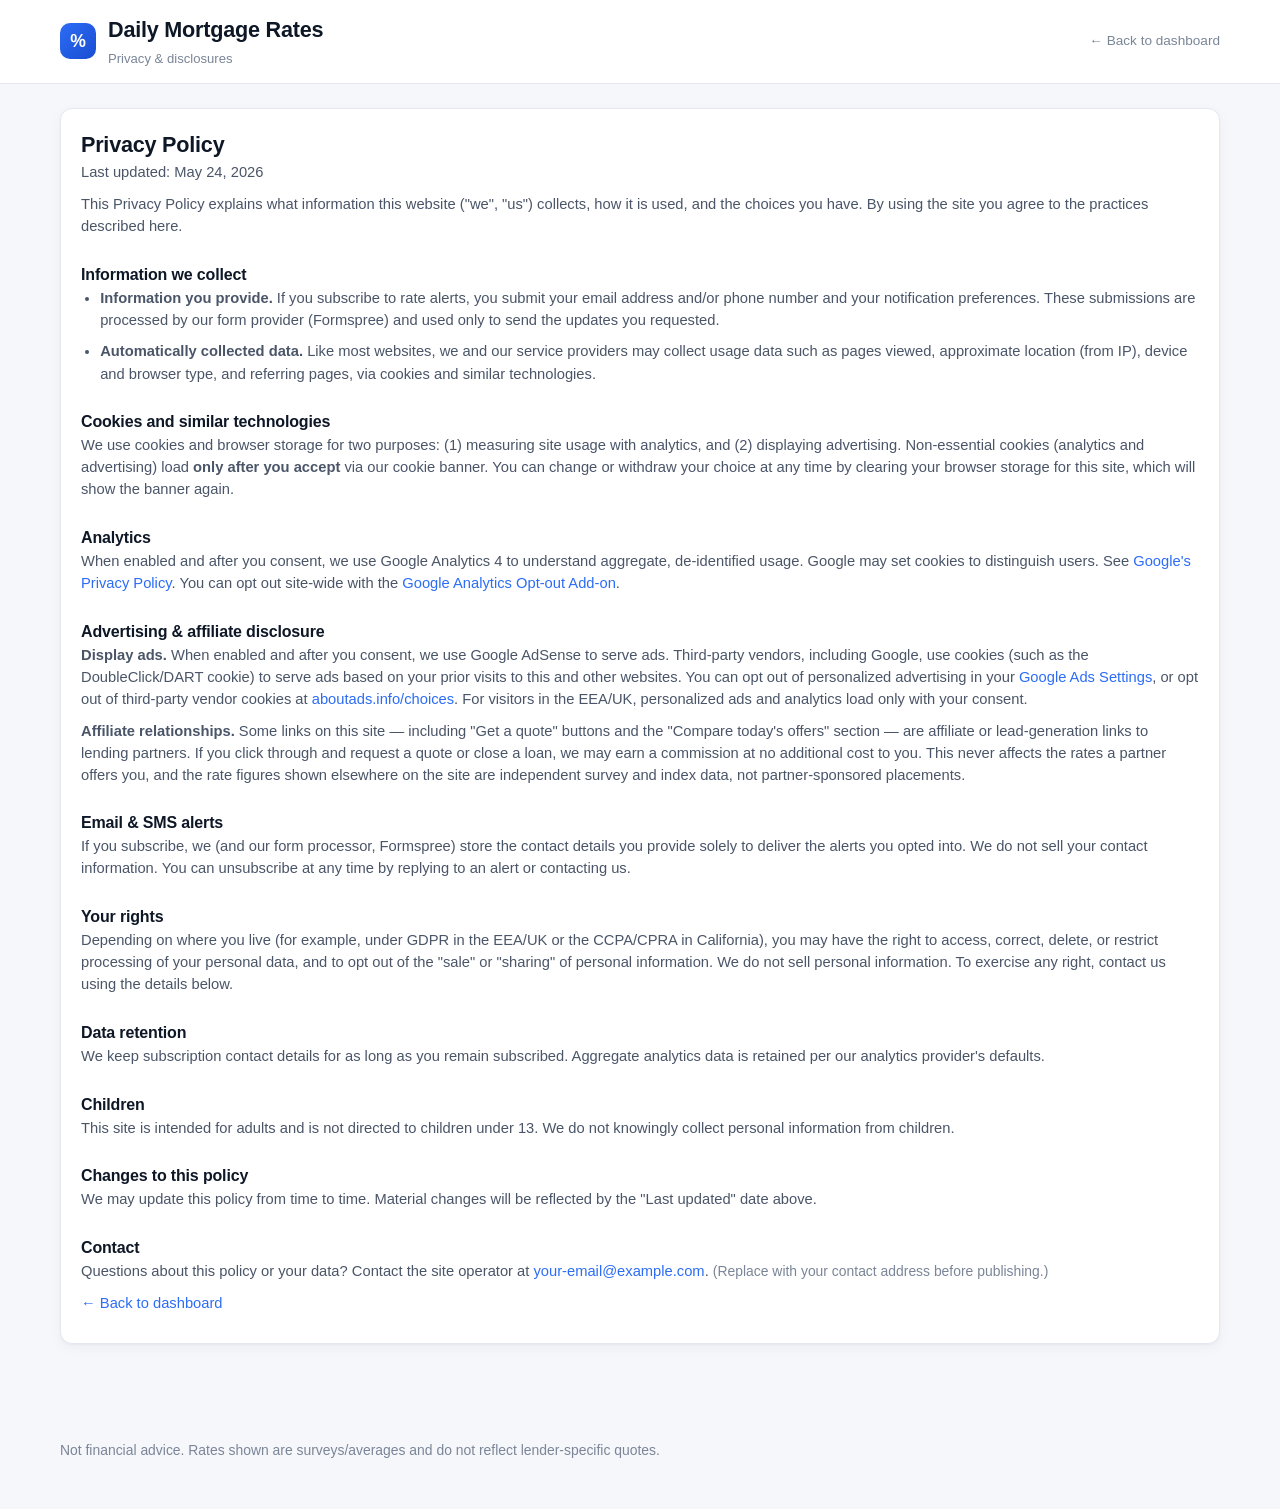
==== privacy.html @ 80813240 "feat: add config-driven monetization infrastructure Wire up revenue infrastructure that ships inert " ====
<!doctype html>
<html lang="en">
<head>
  <meta charset="utf-8" />
  <meta name="viewport" content="width=device-width,initial-scale=1" />
  <meta name="description" content="Privacy policy, cookie, advertising, and affiliate disclosures for the Daily Mortgage Rates dashboard." />
  <meta name="robots" content="index,follow" />
  <title>Privacy Policy · Daily Mortgage Rates</title>
  <link rel="stylesheet" href="./assets/styles.css" />
</head>
<body>
  <header class="topbar">
    <div class="topbar-inner">
      <div class="brand">
        <span class="brand-mark" aria-hidden="true">%</span>
        <div>
          <h1>Daily Mortgage Rates</h1>
          <p class="subtitle">Privacy &amp; disclosures</p>
        </div>
      </div>
      <div class="topbar-meta">
        <a class="ghlink" href="./index.html">← Back to dashboard</a>
      </div>
    </div>
  </header>

  <main class="container">
    <section class="panel legal">
      <h1>Privacy Policy</h1>
      <p class="muted">Last updated: May 24, 2026</p>

      <p>This Privacy Policy explains what information this website ("we", "us")
      collects, how it is used, and the choices you have. By using the site you
      agree to the practices described here.</p>

      <h2>Information we collect</h2>
      <ul>
        <li><strong>Information you provide.</strong> If you subscribe to rate
        alerts, you submit your email address and/or phone number and your
        notification preferences. These submissions are processed by our form
        provider (Formspree) and used only to send the updates you requested.</li>
        <li><strong>Automatically collected data.</strong> Like most websites, we
        and our service providers may collect usage data such as pages viewed,
        approximate location (from IP), device and browser type, and referring
        pages, via cookies and similar technologies.</li>
      </ul>

      <h2>Cookies and similar technologies</h2>
      <p>We use cookies and browser storage for two purposes: (1) measuring site
      usage with analytics, and (2) displaying advertising. Non-essential cookies
      (analytics and advertising) load <strong>only after you accept</strong> via
      our cookie banner. You can change or withdraw your choice at any time by
      clearing your browser storage for this site, which will show the banner
      again.</p>

      <h2 id="analytics">Analytics</h2>
      <p>When enabled and after you consent, we use Google Analytics 4 to
      understand aggregate, de-identified usage. Google may set cookies to
      distinguish users. See
      <a href="https://policies.google.com/privacy" target="_blank" rel="noopener">Google's Privacy Policy</a>.
      You can opt out site-wide with the
      <a href="https://tools.google.com/dlpage/gaoptout" target="_blank" rel="noopener">Google Analytics Opt-out Add-on</a>.</p>

      <h2 id="advertising">Advertising &amp; affiliate disclosure</h2>
      <p><strong>Display ads.</strong> When enabled and after you consent, we use
      Google AdSense to serve ads. Third-party vendors, including Google, use
      cookies (such as the DoubleClick/DART cookie) to serve ads based on your
      prior visits to this and other websites. You can opt out of personalized
      advertising in your
      <a href="https://www.google.com/settings/ads" target="_blank" rel="noopener">Google Ads Settings</a>,
      or opt out of third-party vendor cookies at
      <a href="https://www.aboutads.info/choices/" target="_blank" rel="noopener">aboutads.info/choices</a>.
      For visitors in the EEA/UK, personalized ads and analytics load only with
      your consent.</p>
      <p><strong>Affiliate relationships.</strong> Some links on this site —
      including "Get a quote" buttons and the "Compare today's offers" section —
      are affiliate or lead-generation links to lending partners. If you click
      through and request a quote or close a loan, we may earn a commission at no
      additional cost to you. This never affects the rates a partner offers you,
      and the rate figures shown elsewhere on the site are independent survey and
      index data, not partner-sponsored placements.</p>

      <h2>Email &amp; SMS alerts</h2>
      <p>If you subscribe, we (and our form processor, Formspree) store the
      contact details you provide solely to deliver the alerts you opted into. We
      do not sell your contact information. You can unsubscribe at any time by
      replying to an alert or contacting us.</p>

      <h2>Your rights</h2>
      <p>Depending on where you live (for example, under GDPR in the EEA/UK or the
      CCPA/CPRA in California), you may have the right to access, correct, delete,
      or restrict processing of your personal data, and to opt out of the "sale"
      or "sharing" of personal information. We do not sell personal information.
      To exercise any right, contact us using the details below.</p>

      <h2>Data retention</h2>
      <p>We keep subscription contact details for as long as you remain
      subscribed. Aggregate analytics data is retained per our analytics
      provider's defaults.</p>

      <h2>Children</h2>
      <p>This site is intended for adults and is not directed to children under
      13. We do not knowingly collect personal information from children.</p>

      <h2>Changes to this policy</h2>
      <p>We may update this policy from time to time. Material changes will be
      reflected by the "Last updated" date above.</p>

      <h2>Contact</h2>
      <p>Questions about this policy or your data? Contact the site operator at
      <a href="mailto:your-email@example.com">your-email@example.com</a>.
      <span class="muted">(Replace with your contact address before publishing.)</span></p>

      <p><a href="./index.html">← Back to dashboard</a></p>
    </section>
  </main>

  <footer class="footer">
    <p class="muted">Not financial advice. Rates shown are surveys/averages and do not reflect lender-specific quotes.</p>
  </footer>
</body>
</html>
---- assets/styles.css ----
/* ─── Reset & tokens ────────────────────────────────────────── */
*, *::before, *::after { box-sizing: border-box; }
html { -webkit-text-size-adjust: 100%; }
body { margin: 0; }

:root {
  color-scheme: light dark;

  --bg:           #f6f7fb;
  --panel:        #ffffff;
  --panel-2:      #fafbff;
  --ink:          #0e1726;
  --ink-2:        #4a5568;
  --muted:        #7a8597;
  --border:       #e5e8f0;
  --border-2:     #eef0f6;
  --accent:       #2c6cf6;
  --accent-2:     #1a4dd1;
  --accent-soft:  #e8f0ff;
  --up:           #d9342b;
  --up-bg:        #fde9e7;
  --down:         #1a9d57;
  --down-bg:      #e6f6ee;
  --warn:         #b07a06;
  --warn-bg:      #fff4d6;
  --shadow:       0 1px 2px rgba(15,23,42,.04), 0 4px 14px rgba(15,23,42,.04);
  --radius:       12px;
  --radius-sm:    8px;
  --mono:         ui-monospace, SFMono-Regular, "SF Mono", Menlo, Consolas, monospace;
  --sans:         -apple-system, BlinkMacSystemFont, "Segoe UI", Roboto, Helvetica, Arial, sans-serif;
}

@media (prefers-color-scheme: dark) {
  :root {
    --bg:           #0a0f1c;
    --panel:        #111827;
    --panel-2:      #0e1422;
    --ink:          #e6ecf5;
    --ink-2:        #b6c0d1;
    --muted:        #7c8aa3;
    --border:       #1f2a3d;
    --border-2:     #1a2335;
    --accent:       #4f8cff;
    --accent-2:     #6ea1ff;
    --accent-soft:  #14223d;
    --up:           #ff6b62;
    --up-bg:        #2a141a;
    --down:         #3ddc92;
    --down-bg:      #0f2a1f;
    --warn:         #ffc94d;
    --warn-bg:      #2a2010;
    --shadow:       0 1px 2px rgba(0,0,0,.4), 0 4px 14px rgba(0,0,0,.3);
  }
}

body {
  font-family: var(--sans);
  font-size: 15px;
  line-height: 1.5;
  background: var(--bg);
  color: var(--ink);
  -webkit-font-smoothing: antialiased;
}

h1, h2, h3 { margin: 0; color: var(--ink); letter-spacing: -0.01em; }
h1 { font-size: 1.35rem; }
h2 { font-size: 1.05rem; }
p  { margin: 0; }
a  { color: var(--accent); text-decoration: none; }
a:hover { text-decoration: underline; }

.muted    { color: var(--muted); font-size: .87rem; }
.loading  { color: var(--muted); font-style: italic; padding: 1rem 0; }
.skip-link {
  position: absolute; left: -999px; top: auto;
}
.skip-link:focus {
  left: 1rem; top: 1rem; background: var(--accent); color: #fff;
  padding: .5rem .75rem; border-radius: 6px; z-index: 100;
}

/* ─── Topbar ─────────────────────────────────────────────────── */
.topbar {
  position: sticky; top: 0; z-index: 10;
  background: color-mix(in srgb, var(--panel) 92%, transparent);
  backdrop-filter: saturate(180%) blur(8px);
  border-bottom: 1px solid var(--border);
}
.topbar-inner {
  max-width: 1200px; margin: 0 auto; padding: .9rem 1.25rem;
  display: flex; justify-content: space-between; align-items: center; gap: 1rem;
  flex-wrap: wrap;
}
.brand { display: flex; align-items: center; gap: .75rem; }
.brand-mark {
  width: 36px; height: 36px; border-radius: 10px;
  background: linear-gradient(135deg, var(--accent), var(--accent-2));
  color: #fff; font-weight: 700;
  display: grid; place-items: center; font-size: 1.1rem;
}
.subtitle { color: var(--muted); font-size: .82rem; margin-top: 2px; }
.topbar-meta { display: flex; align-items: center; gap: .65rem; }
.ghlink { font-size: .85rem; color: var(--muted); }

.badge {
  font-size: .78rem; padding: .3rem .6rem; border-radius: 999px;
  background: var(--accent-soft); color: var(--accent-2);
  border: 1px solid color-mix(in srgb, var(--accent) 20%, transparent);
  font-variant-numeric: tabular-nums;
}
.badge-warn { background: var(--warn-bg); color: var(--warn); border-color: color-mix(in srgb, var(--warn) 30%, transparent); }

/* ─── Layout ─────────────────────────────────────────────────── */
.container { max-width: 1200px; margin: 0 auto; padding: 1.5rem 1.25rem 4rem; display: grid; gap: 1.25rem; }

.panel {
  background: var(--panel);
  border: 1px solid var(--border);
  border-radius: var(--radius);
  padding: 1.25rem;
  box-shadow: var(--shadow);
}
.panel-accent {
  background: linear-gradient(180deg, var(--accent-soft), var(--panel) 70%);
  border-color: color-mix(in srgb, var(--accent) 25%, var(--border));
}
.panel-head {
  display: flex; justify-content: space-between; align-items: flex-start;
  gap: 1rem; margin-bottom: 1rem; flex-wrap: wrap;
}

/* ─── Pill toggle ────────────────────────────────────────────── */
.pill-group { display: flex; gap: .35rem; flex-wrap: wrap; padding: 4px; background: var(--panel-2); border-radius: 999px; border: 1px solid var(--border-2); width: fit-content; }
.pill {
  appearance: none; border: 0; background: transparent;
  padding: .5rem .9rem; border-radius: 999px;
  font: 600 .85rem var(--sans); color: var(--ink-2);
  cursor: pointer; transition: background .15s, color .15s;
  font-variant-numeric: tabular-nums;
}
.pill:hover { color: var(--ink); }
.pill[aria-selected="true"] {
  background: var(--accent); color: #fff;
  box-shadow: 0 2px 6px color-mix(in srgb, var(--accent) 35%, transparent);
}

/* ─── Chart ──────────────────────────────────────────────────── */
.chart-tools { display: flex; gap: .75rem; align-items: center; flex-wrap: wrap; }
.switch { display: flex; align-items: center; gap: .4rem; font-size: .85rem; color: var(--ink-2); cursor: pointer; }
.switch input { accent-color: var(--accent); }

.ghost {
  background: transparent; border: 1px solid var(--border);
  padding: .35rem .7rem; border-radius: var(--radius-sm);
  color: var(--ink-2); cursor: pointer; font: 600 .82rem var(--sans);
}
.ghost:hover { background: var(--panel-2); color: var(--ink); }

.chart-legend {
  display: flex; gap: .5rem; flex-wrap: wrap;
  margin-bottom: .75rem;
}
.legend-chip {
  display: inline-flex; align-items: center; gap: .4rem;
  padding: .3rem .6rem; border-radius: 999px;
  background: var(--panel-2); border: 1px solid var(--border-2);
  font-size: .78rem; color: var(--ink-2); cursor: pointer;
  font-variant-numeric: tabular-nums;
  transition: opacity .15s;
}
.legend-chip[data-active="false"] { opacity: .35; }
.legend-chip .swatch {
  width: 10px; height: 10px; border-radius: 2px;
}

.chart-canvas {
  width: 100%;
  height: 420px;
  position: relative;
  border-radius: var(--radius-sm);
  background: var(--panel-2);
  border: 1px solid var(--border-2);
  overflow: hidden;
}
.chart-hover {
  margin-top: .6rem; font-family: var(--mono); font-size: .82rem;
  min-height: 1.2em;
}

/* ─── Tables ─────────────────────────────────────────────────── */
.table-wrap { overflow-x: auto; border-radius: var(--radius-sm); }
table { width: 100%; border-collapse: collapse; font-variant-numeric: tabular-nums; }
thead th {
  text-align: left; font-size: .78rem; text-transform: uppercase;
  letter-spacing: .04em; color: var(--muted); font-weight: 600;
  padding: .65rem .8rem; border-bottom: 1px solid var(--border);
  background: var(--panel-2); position: sticky; top: 0;
}
tbody td {
  padding: .8rem; border-bottom: 1px solid var(--border-2);
  font-size: .92rem; color: var(--ink); vertical-align: middle;
}
tbody tr:last-child td { border-bottom: 0; }
tbody tr:hover { background: color-mix(in srgb, var(--accent) 5%, transparent); }

.rate-cell { display: flex; flex-direction: column; gap: 2px; }
.rate-value { font: 600 .98rem var(--mono); color: var(--ink); }
.rate-meta  { font-size: .72rem; color: var(--muted); }

.delta-pill {
  display: inline-block; padding: .15rem .45rem; border-radius: 999px;
  font: 600 .72rem var(--mono); white-space: nowrap;
}
.delta-up   { color: var(--up);   background: var(--up-bg); }
.delta-down { color: var(--down); background: var(--down-bg); }
.delta-flat { color: var(--muted); background: var(--border-2); }

.product-cell {
  display: flex; flex-direction: column; gap: 2px;
}
.product-name { font-weight: 600; color: var(--ink); font-size: .92rem; }
.product-sub  { font-size: .73rem; color: var(--muted); }

.indicator-name { font-weight: 600; }
.indicator-blurb { color: var(--ink-2); font-size: .85rem; max-width: 540px; }

/* ─── Sparkline ──────────────────────────────────────────────── */
.spark { display: block; width: 120px; height: 32px; }
.spark path.line { fill: none; stroke: var(--accent); stroke-width: 1.5; }
.spark path.fill { fill: color-mix(in srgb, var(--accent) 18%, transparent); stroke: none; }
.spark .dot { fill: var(--accent); }

/* ─── Cards (key indicators) ─────────────────────────────────── */
.card-grid {
  display: grid; gap: 1rem;
  grid-template-columns: repeat(auto-fit, minmax(220px, 1fr));
}
.card {
  background: var(--panel-2); border: 1px solid var(--border-2);
  border-radius: var(--radius-sm); padding: 1rem;
  display: flex; flex-direction: column; gap: .5rem;
}
.card-head { display: flex; justify-content: space-between; align-items: baseline; gap: .5rem; }
.card-title { font-weight: 600; font-size: .92rem; color: var(--ink); }
.card-value { font: 700 1.25rem var(--mono); color: var(--ink); }
.card-explain { color: var(--ink-2); font-size: .82rem; line-height: 1.45; }

/* ─── Alert form ─────────────────────────────────────────────── */
.alert-form {
  display: grid; gap: .85rem;
  grid-template-columns: repeat(auto-fit, minmax(220px, 1fr));
  align-items: end;
}
.field { display: flex; flex-direction: column; gap: .35rem; }
.field label { font-size: .82rem; color: var(--ink-2); font-weight: 600; }
.field input[type=email], .field input[type=tel] {
  font: 400 .95rem var(--sans);
  padding: .65rem .8rem;
  border-radius: var(--radius-sm);
  border: 1px solid var(--border);
  background: var(--panel);
  color: var(--ink);
}
.field input:focus { outline: 2px solid var(--accent); outline-offset: 1px; }

.field-pref fieldset {
  border: 0; padding: 0; margin: 0;
  display: flex; flex-direction: column; gap: .25rem;
}
.field-pref legend { font-size: .82rem; color: var(--ink-2); font-weight: 600; margin-bottom: .35rem; }
.field-pref label { font-size: .87rem; display: flex; gap: .4rem; align-items: center; color: var(--ink-2); }
.field-pref input { accent-color: var(--accent); }

.primary {
  background: var(--accent); color: #fff; border: 0;
  padding: .7rem 1.2rem; border-radius: var(--radius-sm);
  font: 600 .92rem var(--sans); cursor: pointer;
  height: 42px;
  transition: background .15s, transform .05s;
}
.primary:hover { background: var(--accent-2); }
.primary:active { transform: translateY(1px); }
.primary:disabled { opacity: .65; cursor: progress; }

.alert-status {
  grid-column: 1 / -1; min-height: 1.2em; font-size: .87rem;
}
.alert-status.ok  { color: var(--down); }
.alert-status.err { color: var(--up); }

.honeypot { position: absolute; left: -9999px; width: 1px; height: 1px; opacity: 0; }

/* ─── News ───────────────────────────────────────────────────── */
.news-pager {
  display: flex; gap: .75rem; align-items: center;
  margin-bottom: .75rem;
}
.pager-btn {
  width: 32px; height: 32px; border-radius: 50%;
  border: 1px solid var(--border); background: var(--panel-2); color: var(--ink-2);
  font-size: 1rem; cursor: pointer;
}
.pager-btn:hover { background: var(--accent-soft); color: var(--accent); }
.pager-btn:disabled { opacity: .35; cursor: not-allowed; }
#news-day-label { font: 600 .9rem var(--sans); color: var(--ink); min-width: 12ch; text-align: center; font-variant-numeric: tabular-nums; }

.news-list { list-style: none; margin: 0; padding: 0; display: grid; gap: .75rem; }
.news-item {
  display: grid; grid-template-columns: 1fr auto; gap: .25rem 1rem;
  padding: .85rem 1rem; background: var(--panel-2);
  border: 1px solid var(--border-2); border-radius: var(--radius-sm);
}
.news-title { grid-column: 1; font-weight: 600; color: var(--ink); font-size: .95rem; }
.news-title a { color: inherit; }
.news-source { grid-column: 2; font-size: .78rem; color: var(--muted); text-align: right; }
.news-summary { grid-column: 1 / -1; color: var(--ink-2); font-size: .85rem; }

/* ─── Footer ─────────────────────────────────────────────────── */
.footer {
  max-width: 1200px; margin: 0 auto; padding: 2rem 1.25rem 3rem;
  color: var(--muted); font-size: .82rem; display: grid; gap: .35rem;
}

/* ─── Monetization: ads, offers, consent, legal ──────────────── */
.ad-slot { text-align: center; min-height: 0; }
.ad-slot[data-filled] {
  margin: .25rem 0; padding-top: 1rem;
  border-top: 1px solid var(--border-2);
}
.ad-slot[data-filled]::before {
  content: "Advertisement"; display: block;
  font-size: .66rem; letter-spacing: .08em; text-transform: uppercase;
  color: var(--muted); margin-bottom: .4rem;
}

.offers-buttons { display: flex; flex-wrap: wrap; gap: .6rem; margin-bottom: .9rem; }
.offer-btn {
  display: inline-flex; align-items: center; gap: .4rem;
  background: var(--accent); color: #fff;
  padding: .65rem 1.1rem; border-radius: var(--radius-sm);
  font: 600 .9rem var(--sans); text-decoration: none;
  transition: background .15s, transform .05s;
}
.offer-btn:hover { background: var(--accent-2); text-decoration: none; }
.offer-btn:active { transform: translateY(1px); }

.cta-link {
  display: inline-block; white-space: nowrap;
  background: var(--accent-soft); color: var(--accent-2);
  border: 1px solid color-mix(in srgb, var(--accent) 25%, transparent);
  padding: .4rem .75rem; border-radius: 999px;
  font: 600 .8rem var(--sans); text-decoration: none;
  transition: background .15s, color .15s;
}
.cta-link:hover { background: var(--accent); color: #fff; text-decoration: none; }

.disclosure { color: var(--muted); font-size: .76rem; line-height: 1.45; }

.consent-banner {
  position: fixed; left: 0; right: 0; bottom: 0; z-index: 50;
  display: flex; align-items: center; justify-content: center;
  flex-wrap: wrap; gap: .75rem 1.25rem; padding: .9rem 1.25rem;
  background: var(--panel); border-top: 1px solid var(--border);
  box-shadow: 0 -4px 14px rgba(15,23,42,.08);
}
.consent-text { font-size: .85rem; color: var(--ink-2); max-width: 60ch; }
.consent-actions { display: flex; gap: .5rem; }
.consent-actions .primary { height: auto; padding: .5rem 1rem; }

.footer-links { display: flex; gap: 1rem; flex-wrap: wrap; margin-top: .25rem; }
.footer-links a { color: var(--muted); }

/* ─── Legal / privacy page ───────────────────────────────────── */
.legal h2 { margin-top: 1.6rem; font-size: 1rem; }
.legal p, .legal li { color: var(--ink-2); font-size: .92rem; margin-bottom: .6rem; }
.legal ul { padding-left: 1.2rem; margin: 0; }

/* ─── Responsive ─────────────────────────────────────────────── */
@media (max-width: 720px) {
  .chart-canvas { height: 320px; }
  .panel { padding: 1rem; }
  .topbar-inner { padding: .75rem 1rem; }
  h1 { font-size: 1.15rem; }
  .offers-buttons { flex-direction: column; align-items: stretch; }
  .offer-btn { justify-content: center; }
  .consent-banner { flex-direction: column; align-items: stretch; text-align: center; }
  .consent-actions { justify-content: center; }
}
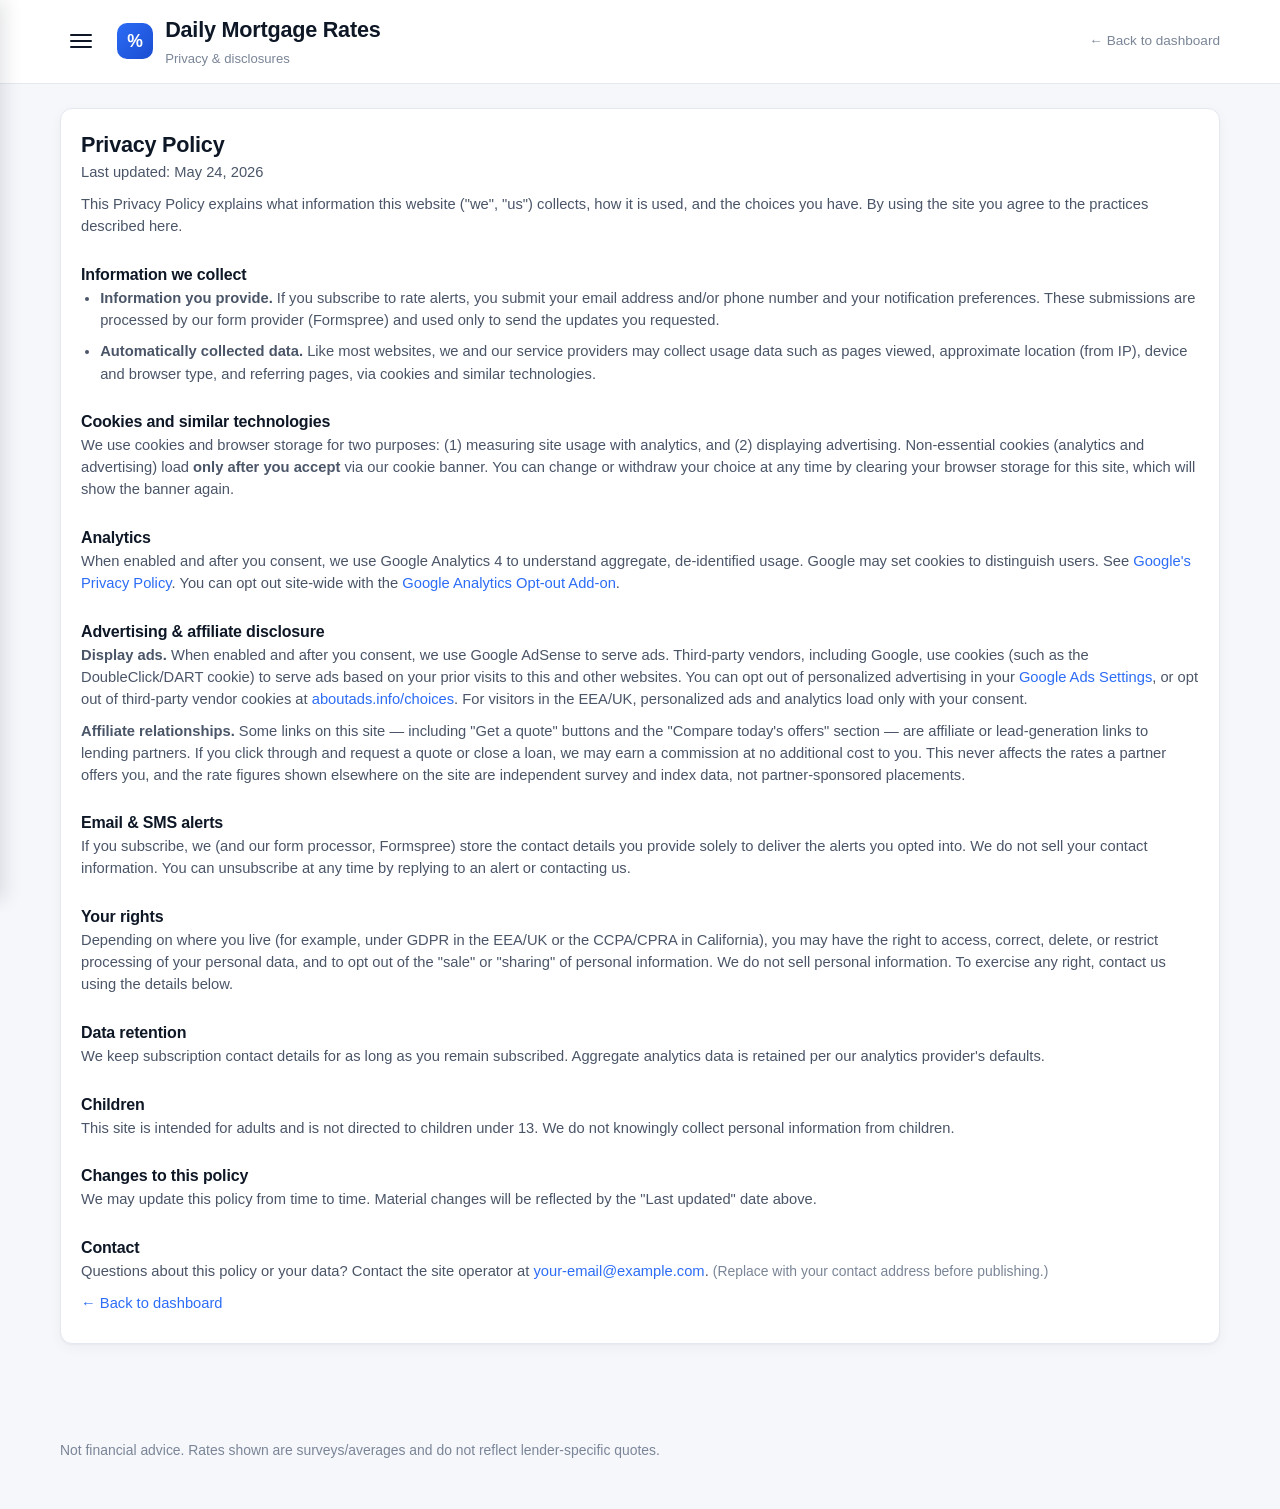
==== commit afa9efd4: "feat: drawer nav, FRED expansion, lender directory, tricks cards Bundles several follow-ups in one P" ====
--- a/privacy.html
+++ b/privacy.html
@@ -7,10 +7,14 @@
   <meta name="robots" content="index,follow" />
   <title>Privacy Policy · Daily Mortgage Rates</title>
   <link rel="stylesheet" href="./assets/styles.css" />
+  <script src="./assets/nav.js" defer></script>
 </head>
-<body>
+<body data-page="privacy">
   <header class="topbar">
     <div class="topbar-inner">
+      <button type="button" class="hamburger" aria-label="Open menu" aria-controls="drawer">
+        <span></span><span></span><span></span>
+      </button>
       <div class="brand">
         <span class="brand-mark" aria-hidden="true">%</span>
         <div>
--- a/assets/styles.css
+++ b/assets/styles.css
@@ -375,14 +375,151 @@
 .legal p, .legal li { color: var(--ink-2); font-size: .92rem; margin-bottom: .6rem; }
 .legal ul { padding-left: 1.2rem; margin: 0; }
 
+/* ─── Borrower action cards ──────────────────────────────────── */
+.actions-bucket + .actions-bucket { margin-top: 1.25rem; }
+.bucket-label {
+  font-size: .72rem; letter-spacing: .08em; text-transform: uppercase;
+  color: var(--muted); margin: 0 0 .6rem; font-weight: 600;
+}
+.card-action { margin-top: .35rem; }
+
+/* ─── Pay-off-vs-S&P calculator ──────────────────────────────── */
+.calc-controls {
+  display: grid; gap: .75rem 1rem;
+  grid-template-columns: repeat(auto-fit, minmax(180px, 1fr));
+  margin-bottom: 1rem;
+}
+.calc-controls .field { gap: .35rem; }
+.calc-controls input[type=number] {
+  font: 400 .95rem var(--sans);
+  padding: .55rem .75rem; border-radius: var(--radius-sm);
+  border: 1px solid var(--border); background: var(--panel); color: var(--ink);
+}
+.calc-controls input[type=number]:focus { outline: 2px solid var(--accent); outline-offset: 1px; }
+.calc-controls input[type=range] { width: 100%; accent-color: var(--accent); }
+.calc-controls output {
+  font: 600 .85rem var(--mono); color: var(--ink);
+  margin-left: .25rem;
+}
+.payoff-summary { margin-top: .85rem; font-size: 1rem; color: var(--ink-2); }
+.payoff-summary strong { color: var(--down); }
+.payoff-footnote { color: var(--muted); font-size: .76rem; margin-top: .25rem; }
+.calc-reset-wrap { margin-top: .75rem; }
+
+/* ─── Drawer navigation ──────────────────────────────────────── */
+.topbar-inner { justify-content: flex-start; }
+.brand { margin-right: auto; }
+
+.hamburger {
+  appearance: none; background: transparent; border: 0;
+  padding: .5rem .6rem; cursor: pointer; border-radius: var(--radius-sm);
+  display: inline-flex; flex-direction: column; gap: 4px; justify-content: center;
+}
+.hamburger:hover { background: var(--panel-2); }
+.hamburger:focus-visible { outline: 2px solid var(--accent); outline-offset: 2px; }
+.hamburger span {
+  display: block; width: 22px; height: 2px;
+  background: var(--ink); border-radius: 1px;
+  transition: background .15s;
+}
+.hamburger:hover span { background: var(--accent); }
+
+.drawer-backdrop {
+  position: fixed; inset: 0; z-index: 99;
+  background: color-mix(in srgb, var(--ink) 55%, transparent);
+  backdrop-filter: blur(2px);
+  animation: drawer-fade .2s ease-out;
+}
+@keyframes drawer-fade { from { opacity: 0; } to { opacity: 1; } }
+
+.drawer {
+  position: fixed; top: 0; left: 0; bottom: 0;
+  width: min(320px, 85vw);
+  background: var(--panel); border-right: 1px solid var(--border);
+  z-index: 100; box-shadow: 4px 0 18px rgba(15,23,42,.12);
+  transform: translateX(-100%); transition: transform .25s ease-out;
+  display: flex; flex-direction: column;
+  overflow-y: auto;
+}
+.drawer.open { transform: translateX(0); }
+.drawer-head {
+  display: flex; align-items: center; gap: .65rem;
+  padding: 1rem 1.25rem; border-bottom: 1px solid var(--border);
+}
+.drawer-title { color: var(--ink); font-size: 1rem; flex: 1; font-weight: 700; }
+.drawer-close {
+  appearance: none; background: transparent; border: 0;
+  font-size: 1.6rem; line-height: 1; cursor: pointer; color: var(--ink-2);
+  padding: 0 .25rem; border-radius: var(--radius-sm);
+}
+.drawer-close:hover { color: var(--ink); background: var(--panel-2); }
+.drawer-nav { padding: .75rem 0; }
+.drawer-section { padding: .5rem 1.25rem 1rem; }
+.drawer-section h3 {
+  font-size: .72rem; letter-spacing: .08em; text-transform: uppercase;
+  color: var(--muted); margin: 0 0 .5rem; font-weight: 600;
+}
+.drawer-section a {
+  display: block; padding: .55rem 0; color: var(--ink); font-size: .92rem;
+  border-bottom: 1px solid var(--border-2);
+}
+.drawer-section a:hover { color: var(--accent); text-decoration: none; }
+.drawer-section a:last-child { border-bottom: 0; }
+.drawer-section a[aria-current="page"] { color: var(--accent); font-weight: 600; }
+
+/* ─── Lender directory + state picker ────────────────────────── */
+.state-picker-wrap {
+  display: flex; align-items: center; gap: .5rem;
+}
+.state-picker-label { font-size: .82rem; color: var(--ink-2); font-weight: 600; }
+#state-picker {
+  font: 600 .9rem var(--sans);
+  padding: .45rem .6rem; border-radius: var(--radius-sm);
+  border: 1px solid var(--border); background: var(--panel); color: var(--ink);
+  min-width: 160px;
+}
+#state-picker:focus { outline: 2px solid var(--accent); outline-offset: 1px; }
+.lenders-table .rate-value { font-size: .95rem; }
+.lenders-table .nmls-link { color: var(--muted); font-family: var(--mono); font-size: .82rem; }
+.lenders-table .nmls-link:hover { color: var(--accent); }
+.lenders-handoff { margin-top: .85rem; }
+.lenders-handoff-link {
+  display: inline-block; text-decoration: none;
+}
+.lenders-handoff-link:hover { text-decoration: none; }
+
+/* ─── Lender tricks & negotiation cards ──────────────────────── */
+.tricks-filter { display: flex; gap: .35rem; flex-wrap: wrap; }
+.tricks-filter .pill { padding: .4rem .75rem; font-size: .78rem; }
+.tricks-grid { margin-top: .25rem; }
+.trick-card { border-left: 3px solid var(--border); }
+.trick-card.trick-earn       { border-left-color: var(--accent); }
+.trick-card.trick-trick      { border-left-color: var(--up); }
+.trick-card.trick-negotiable { border-left-color: var(--down); }
+.trick-card.trick-fixed      { border-left-color: var(--muted); }
+.trick-card .card-head { align-items: flex-start; }
+.trick-tag {
+  font: 600 .65rem var(--sans);
+  letter-spacing: .04em; text-transform: uppercase;
+  padding: .15rem .45rem; border-radius: 999px; white-space: nowrap;
+}
+.trick-tag-earn       { background: var(--accent-soft); color: var(--accent-2); }
+.trick-tag-trick      { background: var(--up-bg);     color: var(--up); }
+.trick-tag-negotiable { background: var(--down-bg);   color: var(--down); }
+.trick-tag-fixed      { background: var(--border-2);  color: var(--muted); }
+
 /* ─── Responsive ─────────────────────────────────────────────── */
 @media (max-width: 720px) {
   .chart-canvas { height: 320px; }
   .panel { padding: 1rem; }
   .topbar-inner { padding: .75rem 1rem; }
   h1 { font-size: 1.15rem; }
+  .subtitle { display: none; }
   .offers-buttons { flex-direction: column; align-items: stretch; }
   .offer-btn { justify-content: center; }
   .consent-banner { flex-direction: column; align-items: stretch; text-align: center; }
   .consent-actions { justify-content: center; }
-}
+  .state-picker-wrap { width: 100%; }
+  #state-picker { flex: 1; }
+  .tricks-filter { width: 100%; }
+}
